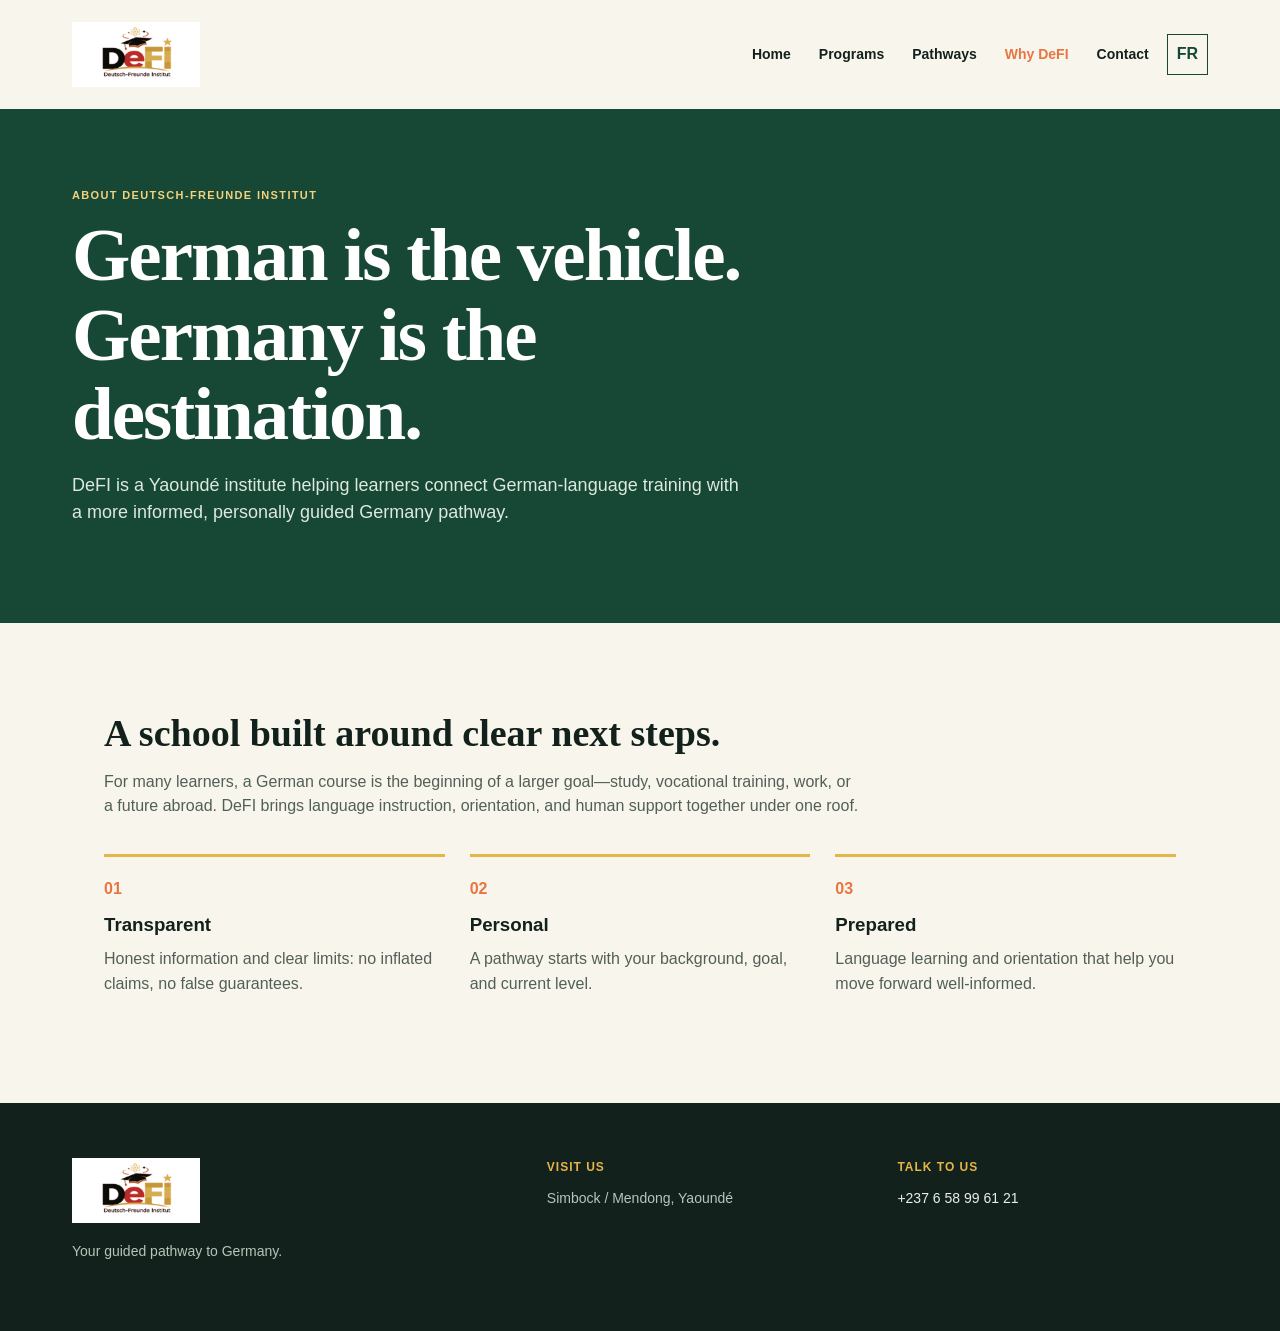
==== about.html @ b746d437 "Removed all the unwanted characters" ====
<!doctype html>
<html lang="en">
  <head>
    <meta charset="UTF-8" />
    <meta name="viewport" content="width=device-width, initial-scale=1.0" />
    <meta
      name="description"
      content="About Deutsch-Freunde Institut (DeFI), Yaoundé: German language training and transparent Germany pathway guidance."
    />
    <title>About DeFI | Deutsch-Freunde Institut</title>
    <link rel="stylesheet" href="styles.css" />
  </head>
  <body>
    <header class="site-header">
      <a class="brand brand-logo" href="index.html" aria-label="DeFI home"
        ><img src="Capture.PNG" alt="Deutsch-Freunde Institut logo"
      /></a>
      <div class="header-actions">
        <nav class="nav-links" aria-label="Primary navigation">
          <a href="index.html" data-en="Home" data-fr="Accueil">Home</a>
          <a href="programs.html" data-en="Programs" data-fr="Programmes"
            >Programs</a
          >
          <a href="pathways.html" data-en="Pathways" data-fr="Parcours"
            >Pathways</a
          >
          <a
            href="about.html"
            class="active"
            data-en="Why DeFI"
            data-fr="Pourquoi DeFI"
            >Why DeFI</a
          >
          <a href="contact.html" data-en="Contact" data-fr="Contact">Contact</a>
        </nav>
        <button
          class="language-toggle"
          type="button"
          aria-label="Switch language"
        >
          FR
        </button>
        <button
          class="menu-button"
          type="button"
          aria-label="Open navigation"
          aria-expanded="false"
        >
          ☰
        </button>
      </div>
    </header>

    <main>
      <section class="inner-hero">
        <div>
          <p class="eyebrow">About Deutsch-Freunde Institut</p>
          <h1>German is the vehicle. Germany is the destination.</h1>
          <p>
            DeFI is a Yaoundé institute helping learners connect German-language
            training with a more informed, personally guided Germany pathway.
          </p>
        </div>
      </section>
      <section class="content-page">
        <h2>A school built around clear next steps.</h2>
        <p>
          For many learners, a German course is the beginning of a larger
          goal—study, vocational training, work, or a future abroad. DeFI brings
          language instruction, orientation, and human support together under
          one roof.
        </p>
        <div class="steps">
          <div class="step">
            <h3>Transparent</h3>
            <p>
              Honest information and clear limits: no inflated claims, no false
              guarantees.
            </p>
          </div>
          <div class="step">
            <h3>Personal</h3>
            <p>
              A pathway starts with your background, goal, and current level.
            </p>
          </div>
          <div class="step">
            <h3>Prepared</h3>
            <p>
              Language learning and orientation that help you move forward
              well-informed.
            </p>
          </div>
        </div>
      </section>
    </main>

    <footer>
      <div class="footer-brand">
        <a class="brand brand-logo" href="index.html"
          ><img src="Capture.PNG" alt="DeFI logo"
        /></a>
        <p>Your guided pathway to Germany.</p>
      </div>
      <div>
        <h3>Visit us</h3>
        <p>Simbock / Mendong, Yaoundé</p>
      </div>
      <div>
        <h3>Talk to us</h3>
        <a href="tel:+237658996121">+237 6 58 99 61 21</a>
      </div>
    </footer>
    <script src="script.js"></script>
  </body>
</html>
---- styles.css ----
:root {
  --ink: #13211c;
  --forest: #174735;
  --mint: #dcebdc;
  --cream: #f8f5ed;
  --gold: #e4b548;
  --orange: #e97642;
  --line: #d3d9ce;
}
* {
  box-sizing: border-box;
}
html {
  scroll-behavior: smooth;
}
body {
  margin: 0;
  background: var(--cream);
  color: var(--ink);
  font:
    16px/1.55 "DM Sans",
    sans-serif;
}
h1,
h2,
h3,
p {
  margin-top: 0;
}
h1,
h2 {
  font-family: "Playfair Display", serif;
  line-height: 1.06;
}
a {
  color: inherit;
  text-decoration: none;
}
.site-header {
  display: flex;
  align-items: center;
  justify-content: space-between;
  max-width: 1200px;
  margin: auto;
  padding: 22px 32px;
}
.brand {
  display: grid;
  grid-template-columns: auto auto;
  align-items: baseline;
  font-size: 29px;
  line-height: 0.7;
  letter-spacing: -2px;
}
.brand span {
  color: var(--orange);
}
.brand b {
  color: var(--forest);
}
.brand small {
  grid-column: 1/-1;
  font: 600 8px/1.2 "DM Sans";
  letter-spacing: 1.25px;
  text-transform: uppercase;
  margin-top: 5px;
}
.header-actions {
  display: flex;
  align-items: center;
  gap: 18px;
}
.nav-links {
  display: flex;
  align-items: center;
  gap: 28px;
  font-size: 14px;
  font-weight: 600;
}
.nav-links a {
  transition: color 0.2s ease;
}
.nav-links a:hover,
.nav-links a.active,
.text-link:hover {
  color: var(--orange);
}
.language-toggle,
.menu-button {
  font: inherit;
  border: 1px solid var(--forest);
  background: transparent;
  color: var(--forest);
  cursor: pointer;
}
.language-toggle {
  padding: 7px 9px;
  font-weight: 700;
}
.menu-button {
  display: none;
  padding: 6px 9px;
}
.hero {
  min-height: 540px;
  max-width: 1200px;
  margin: auto;
  padding: 68px 32px 60px;
  display: grid;
  grid-template-columns: 1.3fr 0.7fr;
  gap: 85px;
  align-items: center;
}
.eyebrow {
  color: var(--forest);
  font-size: 11px;
  font-weight: 700;
  letter-spacing: 1.35px;
  text-transform: uppercase;
}
.hero h1 {
  font-size: clamp(46px, 6vw, 80px);
  max-width: 650px;
  letter-spacing: -2.5px;
}
.hero h1 em {
  color: var(--orange);
  font-style: normal;
}
.hero-text {
  font-size: 18px;
  max-width: 560px;
  color: #46524b;
}
.hero-actions {
  display: flex;
  align-items: center;
  gap: 25px;
  margin-top: 31px;
}
.button {
  display: inline-block;
  border: 0;
  padding: 14px 20px;
  font: 700 14px "DM Sans";
  cursor: pointer;
}
.button-primary {
  background: var(--forest);
  color: white;
}
.button-primary:hover {
  background: #4ed0a1;
}
.text-link {
  font-weight: 700;
  font-size: 14px;
}
.hero-card {
  background: var(--forest);
  color: #fff;
  padding: 34px;
  box-shadow: 14px 14px 0 var(--gold);
}
.hero-card .card-label {
  color: #f0cf79;
  font-size: 11px;
  text-transform: uppercase;
  letter-spacing: 1.2px;
  font-weight: 700;
}
.hero-card h2 {
  font-size: 31px;
  margin-bottom: 25px;
}
.hero-card ul {
  list-style: none;
  padding: 0;
  margin: 0 0 25px;
}
.hero-card li {
  padding: 10px 0;
  border-top: 1px solid #54735f;
  display: flex;
  gap: 14px;
}
.hero-card li span {
  color: #f0cf79;
  font-size: 12px;
}
.hero-card > p:last-child {
  color: #d9e4d9;
  font-size: 14px;
  margin: 0;
}
.trust-strip {
  background: var(--mint);
  display: grid;
  grid-template-columns: repeat(3, 1fr);
  padding: 26px max(32px, calc((100% - 1136px) / 2));
  gap: 30px;
}
.trust-strip div {
  display: flex;
  align-items: center;
  gap: 13px;
}
.trust-strip strong {
  font-size: 21px;
  color: var(--forest);
}
.trust-strip span {
  font-size: 13px;
  font-weight: 600;
}
.section {
  max-width: 1200px;
  padding: 100px 32px;
  margin: auto;
}
.section-heading {
  display: flex;
  justify-content: space-between;
  align-items: end;
  gap: 70px;
}
.section h2 {
  font-size: clamp(34px, 4vw, 52px);
  letter-spacing: -1.5px;
  max-width: 690px;
}
.pathway-grid {
  display: grid;
  grid-template-columns: repeat(3, 1fr);
  gap: 20px;
  margin-top: 42px;
}
.pathway-grid article {
  border: 1px solid var(--line);
  padding: 28px;
  min-height: 230px;
  background: #fffdf8;
}
.pathway-grid h3 {
  font-size: 20px;
  margin: 22px 0 8px;
}
.pathway-grid p {
  font-size: 14px;
  color: #5d675f;
}
.icon {
  width: 38px;
  height: 38px;
  display: grid;
  place-items: center;
  border-radius: 50%;
  background: var(--gold);
  font-weight: 700;
}
.services-section {
  display: grid;
  grid-template-columns: 0.85fr 1.15fr;
  gap: 85px;
  align-items: center;
  background: #fffdf8;
  max-width: none;
  padding-left: max(32px, calc((100% - 1136px) / 2));
  padding-right: max(32px, calc((100% - 1136px) / 2));
}
.services-art {
  min-height: 410px;
  background: var(--orange);
  display: grid;
  place-items: center;
  color: white;
  position: relative;
  overflow: hidden;
}
.services-art:before {
  content: "DEFI";
  position: absolute;
  font: bold 180px "Playfair Display";
  opacity: 0.11;
  transform: rotate(-90deg);
}
.services-art p {
  font: 600 42px/1 "Playfair Display";
  z-index: 1;
}
.services-art i {
  color: #ffe5ae;
}
.services-copy {
  max-width: 580px;
}
.service-list details {
  border-bottom: 1px solid var(--line);
  padding: 16px 0;
}
.service-list summary {
  font-weight: 700;
  cursor: pointer;
  list-style: none;
}
.service-list summary:after {
  content: "+";
  float: right;
  color: var(--orange);
  font-size: 20px;
}
.service-list details[open] summary:after {
  content: "-";
}
.service-list p {
  margin: 12px 32px 0 0;
  color: #59645c;
  font-size: 14px;
}
.assessment {
  background: var(--forest);
  color: white;
  padding: 75px max(32px, calc((100% - 1136px) / 2));
  display: grid;
  grid-template-columns: 1.2fr 0.8fr;
  gap: 90px;
  align-items: center;
}
.assessment .eyebrow {
  color: #f3d17d;
}
.assessment h2 {
  font-size: clamp(37px, 4vw, 54px);
  margin-bottom: 14px;
}
.assessment > div > p:last-child {
  max-width: 590px;
  color: #d7e5dc;
}
.assessment form {
  background: white;
  padding: 27px;
  color: var(--ink);
  display: grid;
  gap: 15px;
}
.assessment label span {
  font-size: 12px;
  font-weight: 700;
  display: block;
  margin-bottom: 4px;
}
.assessment input,
.assessment select {
  width: 100%;
  border: 1px solid #bbc5ba;
  padding: 11px;
  font: 14px "DM Sans";
  background: #fff;
}
.form-note {
  min-height: 19px;
  margin: 0;
  font-size: 13px;
  color: var(--forest);
  font-weight: 600;
}
.about {
  text-align: center;
  max-width: 850px;
}
.about h2 {
  margin: 0 auto 18px;
}
.about > p:last-child {
  color: #526057;
  max-width: 700px;
  margin: auto;
}
footer {
  background: #13211c;
  color: #e9eee8;
  padding: 55px max(32px, calc((100% - 1136px) / 2));
  display: grid;
  grid-template-columns: 1.4fr 1fr 1fr;
  gap: 40px;
  font-size: 14px;
}
footer .brand {
  margin-bottom: 18px;
}
footer .brand b {
  color: #e4b548;
}
footer .brand small {
  color: #b8c5bb;
}
footer h3 {
  color: #e4b548;
  font-size: 12px;
  text-transform: uppercase;
  letter-spacing: 1px;
  margin: 0 0 12px;
}
footer p {
  color: #b8c5bb;
}
footer a:not(.brand) {
  display: block;
  margin-bottom: 6px;
  color: #e9eee8;
}
footer a:not(.brand):hover {
  color: var(--gold);
}
@media (max-width: 720px) {
  .site-header {
    padding: 18px 20px;
  }
  .menu-button {
    display: block;
  }
  .nav-links {
    position: absolute;
    top: 70px;
    right: 20px;
    z-index: 4;
    background: var(--cream);
    border: 1px solid var(--line);
    padding: 18px;
    display: none;
    flex-direction: column;
    align-items: stretch;
    gap: 15px;
  }
  .nav-links.open {
    display: flex;
  }
  .hero {
    padding: 55px 20px;
    grid-template-columns: 1fr;
    gap: 44px;
  }
  .hero h1 {
    font-size: 54px;
  }
  .hero-card {
    box-shadow: 8px 8px 0 var(--gold);
  }
  .trust-strip {
    padding: 22px 20px;
    grid-template-columns: 1fr;
    gap: 16px;
  }
  .section {
    padding: 70px 20px;
  }
  .section-heading {
    display: block;
  }
  .pathway-grid,
  .services-section,
  .assessment,
  footer {
    grid-template-columns: 1fr;
  }
  .services-section {
    padding: 0 20px 70px;
    gap: 45px;
  }
  .services-art {
    min-height: 260px;
    margin: 0 -20px;
  }
  .assessment {
    padding: 60px 20px;
    gap: 30px;
  }
  footer {
    padding: 45px 20px;
    gap: 25px;
  }
  .hero-actions {
    align-items: flex-start;
    flex-direction: column;
    gap: 18px;
  }
}
.brand-logo {
  display: block;
}
.brand-logo img {
  display: block;
  width: 128px;
  height: auto;
}
.card-link,
.service-list a {
  font-size: 13px;
  font-weight: 700;
  color: var(--forest);
}
.card-link:hover,
.service-list a:hover {
  color: var(--orange);
}
.service-list a {
  display: inline-block;
  margin-top: 10px;
}
.map-section {
  max-width: 1200px;
  margin: auto;
  padding: 0 32px 100px;
  display: grid;
  grid-template-columns: 0.8fr 1.2fr;
  gap: 50px;
  align-items: center;
}
.map-section h2 {
  font-size: 40px;
}
.map-section iframe {
  border: 0;
  width: 100%;
  height: 340px;
  filter: saturate(0.8);
}
.inner-hero {
  background: var(--forest);
  color: #fff;
  padding: 78px 32px;
}
.inner-hero > div,
.content-page {
  max-width: 1136px;
  margin: auto;
}
.inner-hero .eyebrow {
  color: #f3d17d;
}
.inner-hero h1 {
  font-size: clamp(45px, 6vw, 75px);
  max-width: 800px;
  letter-spacing: -2px;
  margin-bottom: 18px;
}
.inner-hero p:last-child {
  max-width: 680px;
  color: #dce9de;
  font-size: 18px;
}
.content-page {
  padding: 90px 32px;
}
.content-page h2 {
  font-size: 38px;
  margin-bottom: 16px;
}
.content-page p {
  max-width: 760px;
  color: #516057;
}
.program-grid {
  display: grid;
  grid-template-columns: repeat(3, 1fr);
  gap: 20px;
  margin-top: 36px;
}
.program-card {
  background: #fffdf8;
  border: 1px solid var(--line);
  padding: 28px;
}
.program-card h2 {
  font: 600 27px/1.15 "Playfair Display";
  color: var(--ink);
}
.program-card p {
  font-size: 14px;
}
.program-card .button {
  margin-top: 14px;
}
.steps {
  counter-reset: step;
  display: grid;
  grid-template-columns: repeat(3, 1fr);
  gap: 25px;
  margin-top: 35px;
}
.step {
  border-top: 3px solid var(--gold);
  padding-top: 20px;
}
.step:before {
  counter-increment: step;
  content: "0" counter(step);
  font-weight: 700;
  color: var(--orange);
}
.step h3 {
  margin: 8px 0;
}
.contact-grid {
  display: grid;
  grid-template-columns: 1fr 1fr;
  gap: 40px;
  align-items: start;
}
.contact-grid iframe {
  border: 0;
  width: 100%;
  height: 390px;
}
.contact-list a {
  display: block;
  color: var(--forest);
  font-weight: 700;
  margin: 10px 0;
}
@media (max-width: 720px) {
  .map-section,
  .program-grid,
  .steps,
  .contact-grid {
    grid-template-columns: 1fr;
  }
  .map-section {
    padding: 0 20px 70px;
    gap: 25px;
  }
  .map-section h2 {
    font-size: 36px;
  }
  .inner-hero {
    padding: 65px 20px;
  }
  .content-page {
    padding: 65px 20px;
  }
}
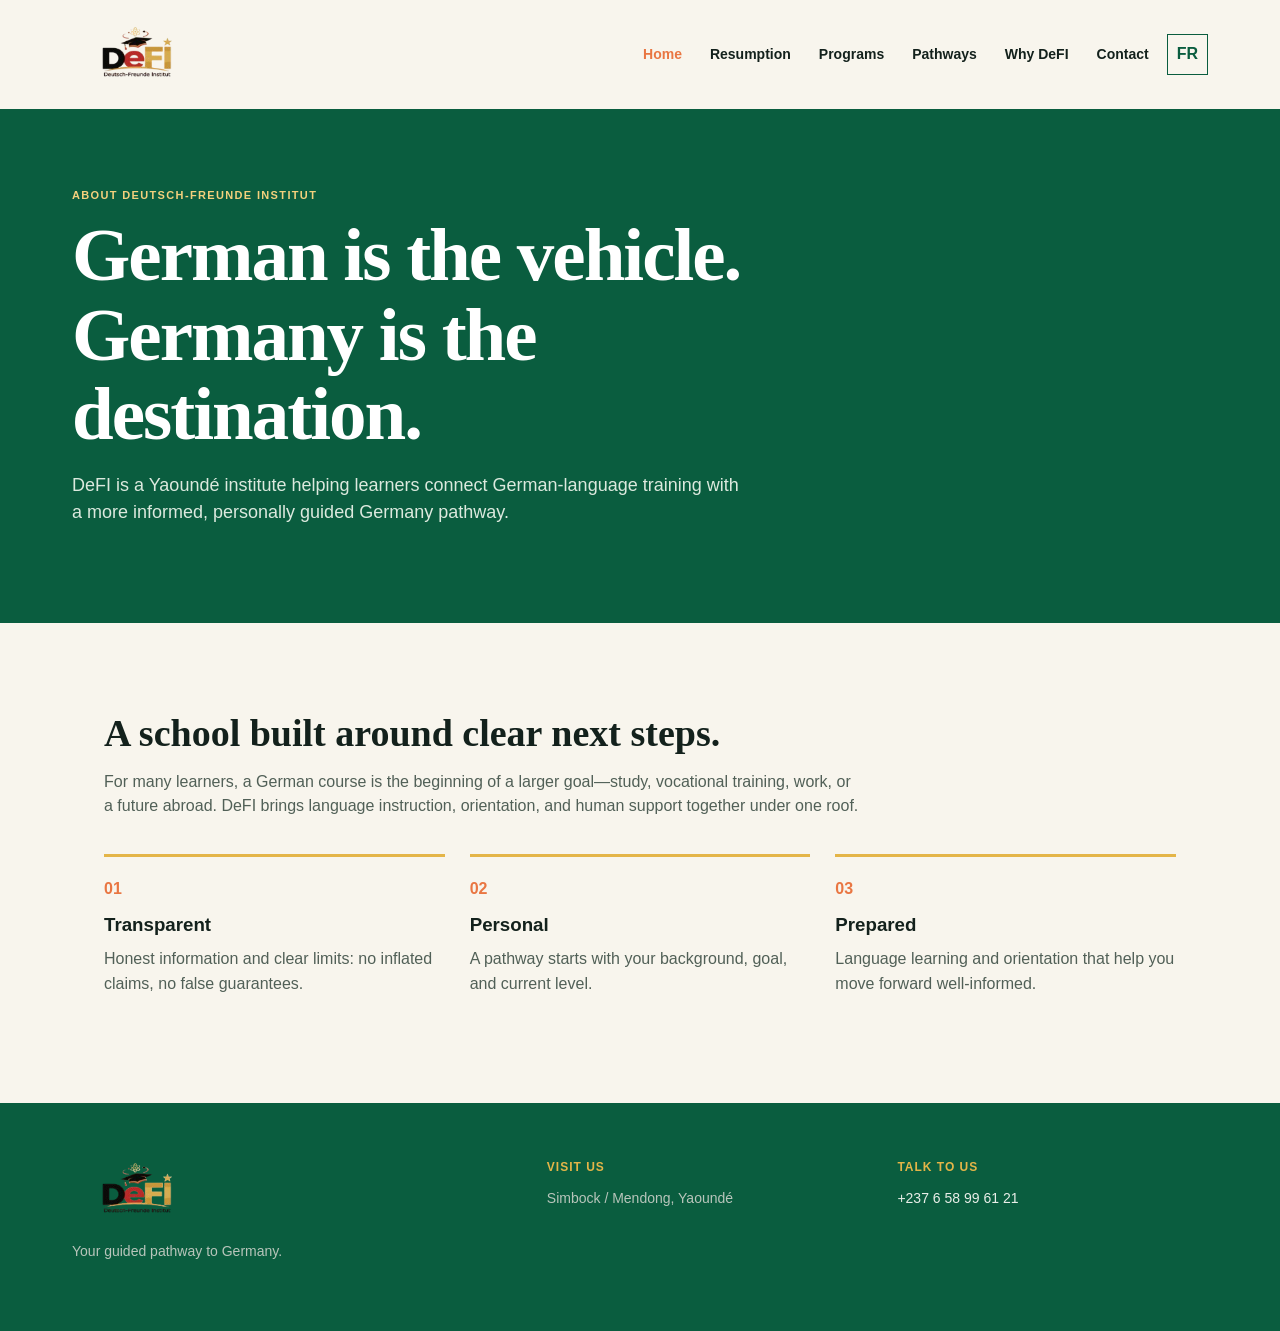
==== commit e6cc6d45: "Added the Resumption page" ====
--- a/about.html
+++ b/about.html
@@ -17,18 +17,19 @@
       /></a>
       <div class="header-actions">
         <nav class="nav-links" aria-label="Primary navigation">
-          <a href="index.html" data-en="Home" data-fr="Accueil">Home</a>
+          <a href="index.html" class="active" data-en="Home" data-fr="Accueil"
+            >Home</a
+          >
+          <a href="resumption.html" data-en="Resumption" data-fr="Rentrée"
+            >Resumption</a
+          >
           <a href="programs.html" data-en="Programs" data-fr="Programmes"
             >Programs</a
           >
           <a href="pathways.html" data-en="Pathways" data-fr="Parcours"
             >Pathways</a
           >
-          <a
-            href="about.html"
-            class="active"
-            data-en="Why DeFI"
-            data-fr="Pourquoi DeFI"
+          <a href="about.html" data-en="Why DeFI" data-fr="Pourquoi DeFI"
             >Why DeFI</a
           >
           <a href="contact.html" data-en="Contact" data-fr="Contact">Contact</a>
@@ -54,17 +55,39 @@
     <main>
       <section class="inner-hero">
         <div>
-          <p class="eyebrow">About Deutsch-Freunde Institut</p>
-          <h1>German is the vehicle. Germany is the destination.</h1>
-          <p>
+          <p
+            class="eyebrow"
+            data-en="About Deutsch-Freunde Institut"
+            data-fr="À propos de Deutsch-Freunde Institut"
+          >
+            About Deutsch-Freunde Institut
+          </p>
+          <h1
+            data-en="German is the vehicle. Germany is the destination."
+            data-fr="L'allemand est le moyen. L'Allemagne est la destination."
+          >
+            German is the vehicle. Germany is the destination.
+          </h1>
+          <p
+            data-en="DeFI is a Yaoundé institute helping learners connect German-language training with a more informed, personally guided Germany pathway."
+            data-fr="DeFI est un institut de Yaoundé qui aide les apprenants à associer la formation en langue allemande à un parcours vers l'Allemagne plus éclairé et guidé personnellement."
+          >
             DeFI is a Yaoundé institute helping learners connect German-language
             training with a more informed, personally guided Germany pathway.
           </p>
         </div>
       </section>
       <section class="content-page">
-        <h2>A school built around clear next steps.</h2>
-        <p>
+        <h2
+          data-en="A school built around clear next steps."
+          data-fr="Une école construite autour d'étapes claires et définies."
+        >
+          A school built around clear next steps.
+        </h2>
+        <p
+          data-en="For many learners, a German course is the beginning of a larger goal—study, vocational training, work, or a future abroad. DeFI brings language instruction, orientation, and human support together under one roof."
+          data-fr="Pour de nombreux apprenants, un cours d'allemand est le début d'un objectif plus large — les études, la formation professionnelle, le travail ou un avenir à l'étranger. DeFI réunit l'enseignement des langues, l'orientation et le soutien humain sous un même toit."
+        >
           For many learners, a German course is the beginning of a larger
           goal—study, vocational training, work, or a future abroad. DeFI brings
           language instruction, orientation, and human support together under
@@ -72,21 +95,30 @@
         </p>
         <div class="steps">
           <div class="step">
-            <h3>Transparent</h3>
-            <p>
+            <h3 data-en="Transparent" data-fr="Transparent">Transparent</h3>
+            <p
+              data-en="Honest information and clear limits: no inflated claims, no false guarantees."
+              data-fr="Information honnête et limites claires : pas de prétentions exagérées, pas de fausses promesses."
+            >
               Honest information and clear limits: no inflated claims, no false
               guarantees.
             </p>
           </div>
           <div class="step">
-            <h3>Personal</h3>
-            <p>
+            <h3 data-en="Personal" data-fr="Personnel">Personal</h3>
+            <p
+              data-en="A pathway starts with your background, goal, and current level."
+              data-fr="Un parcours commence par votre contexte, votre objectif et votre niveau actuel."
+            >
               A pathway starts with your background, goal, and current level.
             </p>
           </div>
           <div class="step">
-            <h3>Prepared</h3>
-            <p>
+            <h3 data-en="Prepared" data-fr="Préparé">Prepared</h3>
+            <p
+              data-en="Language learning and orientation that help you move forward well-informed."
+              data-fr="L'apprentissage des langues et l'orientation qui vous aident à avancer en toute connaissance de cause."
+            >
               Language learning and orientation that help you move forward
               well-informed.
             </p>
@@ -100,14 +132,24 @@
         <a class="brand brand-logo" href="index.html"
           ><img src="Capture.PNG" alt="DeFI logo"
         /></a>
-        <p>Your guided pathway to Germany.</p>
+        <p
+          data-en="Your guided pathway to Germany."
+          data-fr="Votre parcours accompagné vers l'Allemagne."
+        >
+          Your guided pathway to Germany.
+        </p>
       </div>
       <div>
-        <h3>Visit us</h3>
-        <p>Simbock / Mendong, Yaoundé</p>
+        <h3 data-en="Visit us" data-fr="Nous trouver">Visit us</h3>
+        <p
+          data-en="Simbock / Mendong, Yaoundé"
+          data-fr="Simbock / Mendong, Yaoundé"
+        >
+          Simbock / Mendong, Yaoundé
+        </p>
       </div>
       <div>
-        <h3>Talk to us</h3>
+        <h3 data-en="Talk to us" data-fr="Nous contacter">Talk to us</h3>
         <a href="tel:+237658996121">+237 6 58 99 61 21</a>
       </div>
     </footer>
--- a/styles.css
+++ b/styles.css
@@ -1,6 +1,6 @@
 :root {
   --ink: #13211c;
-  --forest: #174735;
+  --forest: #0a5d3f;
   --mint: #dcebdc;
   --cream: #f8f5ed;
   --gold: #e4b548;
@@ -378,7 +378,7 @@
   margin: auto;
 }
 footer {
-  background: #13211c;
+  background: #0a5d3f;
   color: #e9eee8;
   padding: 55px max(32px, calc((100% - 1136px) / 2));
   display: grid;
@@ -582,6 +582,54 @@
 .program-card .button {
   margin-top: 14px;
 }
+.intake-section > p:not(.eyebrow) {
+  max-width: 650px;
+}
+.intake-grid {
+  display: grid;
+  grid-template-columns: repeat(2, 1fr);
+  gap: 20px;
+  margin-top: 36px;
+}
+.intake-card {
+  background: #fffdf8;
+  border: 1px solid var(--line);
+  padding: 28px;
+  min-height: 230px;
+}
+.intake-card.featured {
+  border-top: 4px solid var(--orange);
+}
+.intake-date {
+  color: var(--forest);
+  font: 700 24px/1.2 "Playfair Display", serif;
+}
+.intake-time {
+  margin-top: 8px;
+  color: #59645c;
+  font-size: 14px;
+  font-weight: 700;
+}
+.intake-status {
+  display: inline-block;
+  margin: 18px 0 12px;
+  color: var(--orange);
+  font-size: 11px;
+  font-weight: 700;
+  letter-spacing: 1px;
+  text-transform: uppercase;
+}
+.intake-card h3 {
+  margin: 0 0 8px;
+  font-size: 20px;
+}
+.intake-card p {
+  color: #5d675f;
+  font-size: 14px;
+}
+.intake-card .button {
+  margin-top: 8px;
+}
 .steps {
   counter-reset: step;
   display: grid;
@@ -623,7 +671,8 @@
   .map-section,
   .program-grid,
   .steps,
-  .contact-grid {
+  .contact-grid,
+  .intake-grid {
     grid-template-columns: 1fr;
   }
   .map-section {
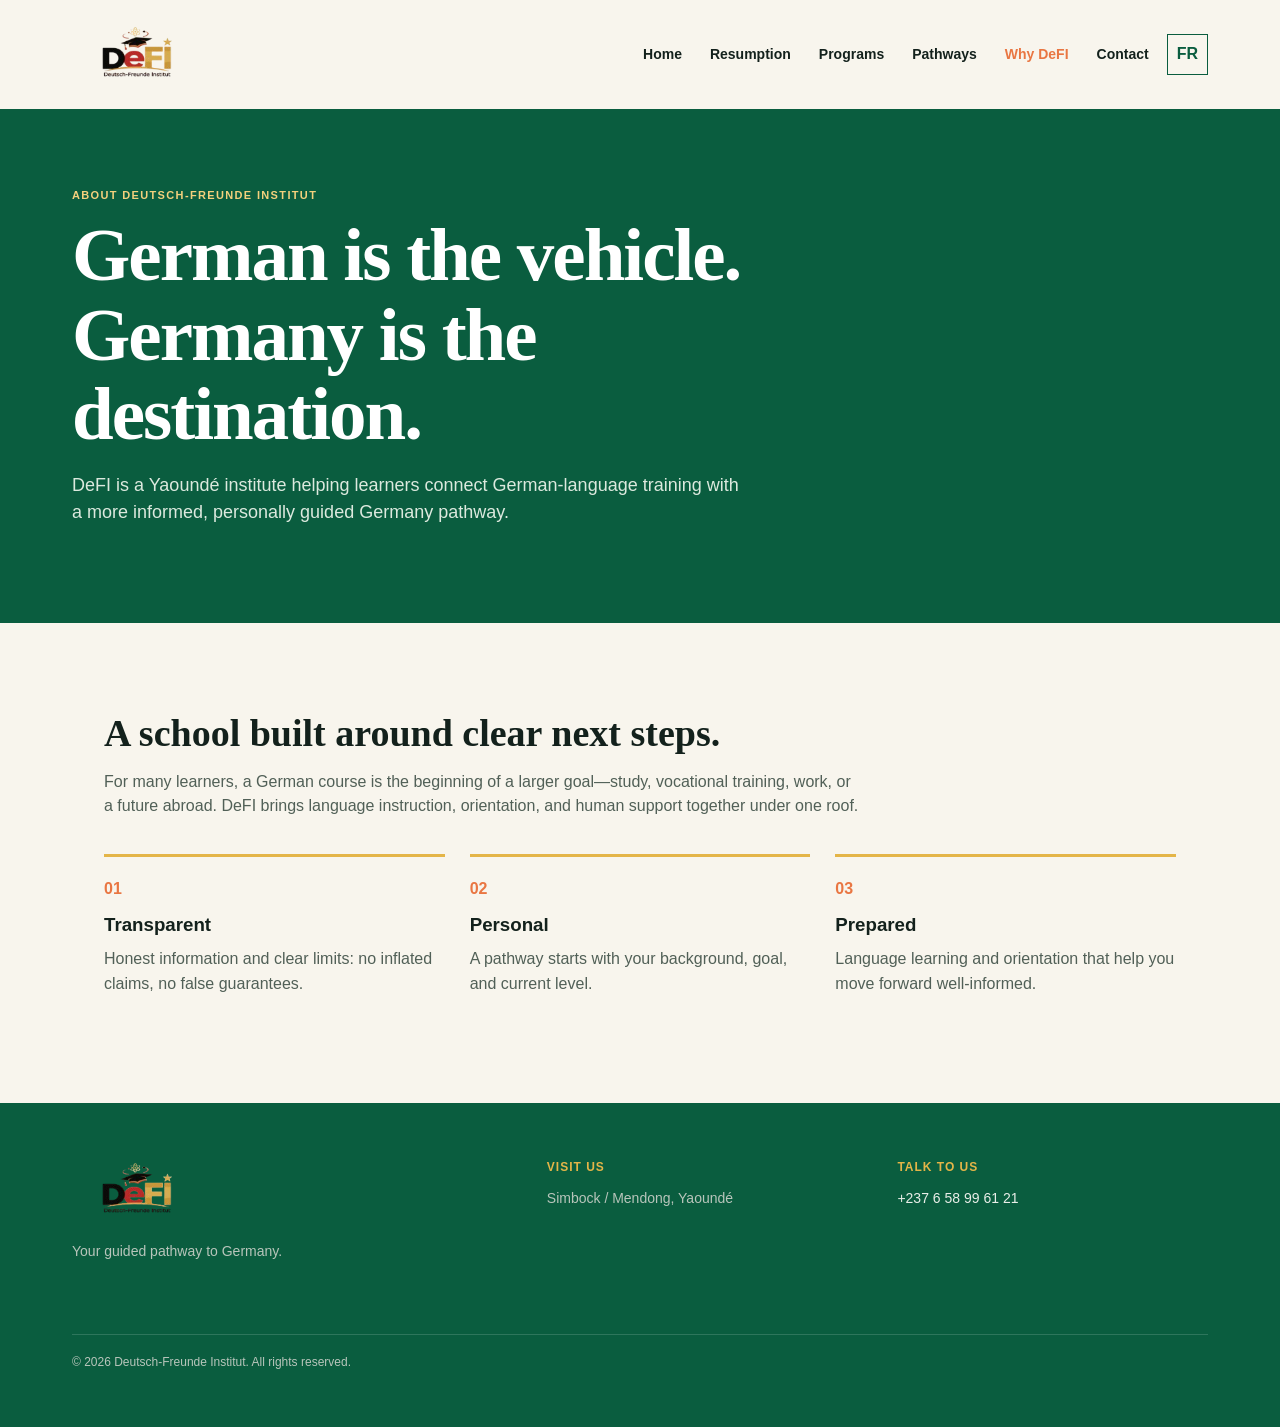
==== commit 1b113c6d: "Added a copyright to the footer, fixed the highlight" ====
--- a/about.html
+++ b/about.html
@@ -17,9 +17,7 @@
       /></a>
       <div class="header-actions">
         <nav class="nav-links" aria-label="Primary navigation">
-          <a href="index.html" class="active" data-en="Home" data-fr="Accueil"
-            >Home</a
-          >
+          <a href="index.html" data-en="Home" data-fr="Accueil">Home</a>
           <a href="resumption.html" data-en="Resumption" data-fr="Rentrée"
             >Resumption</a
           >
@@ -29,7 +27,11 @@
           <a href="pathways.html" data-en="Pathways" data-fr="Parcours"
             >Pathways</a
           >
-          <a href="about.html" data-en="Why DeFI" data-fr="Pourquoi DeFI"
+          <a
+            href="about.html"
+            class="active"
+            data-en="Why DeFI"
+            data-fr="Pourquoi DeFI"
             >Why DeFI</a
           >
           <a href="contact.html" data-en="Contact" data-fr="Contact">Contact</a>
@@ -152,6 +154,9 @@
         <h3 data-en="Talk to us" data-fr="Nous contacter">Talk to us</h3>
         <a href="tel:+237658996121">+237 6 58 99 61 21</a>
       </div>
+      <p class="copyright">
+        © 2026 Deutsch-Freunde Institut. All rights reserved.
+      </p>
     </footer>
     <script src="script.js"></script>
   </body>
--- a/styles.css
+++ b/styles.css
@@ -404,6 +404,14 @@
 }
 footer p {
   color: #b8c5bb;
+}
+.copyright {
+  grid-column: 1 / -1;
+  margin: 18px 0 0;
+  padding-top: 18px;
+  border-top: 1px solid #2e765c;
+  color: #b8c5bb;
+  font-size: 12px;
 }
 footer a:not(.brand) {
   display: block;
@@ -602,7 +610,9 @@
 }
 .intake-date {
   color: var(--forest);
-  font: 700 24px/1.2 "Playfair Display", serif;
+  font:
+    700 24px/1.2 "Playfair Display",
+    serif;
 }
 .intake-time {
   margin-top: 8px;
@@ -666,6 +676,13 @@
   color: var(--forest);
   font-weight: 700;
   margin: 10px 0;
+}
+.contact-list a.button-primary {
+  display: inline-block;
+  color: #fff;
+}
+.contact-list a.button-primary:hover {
+  color: var(--ink);
 }
 @media (max-width: 720px) {
   .map-section,
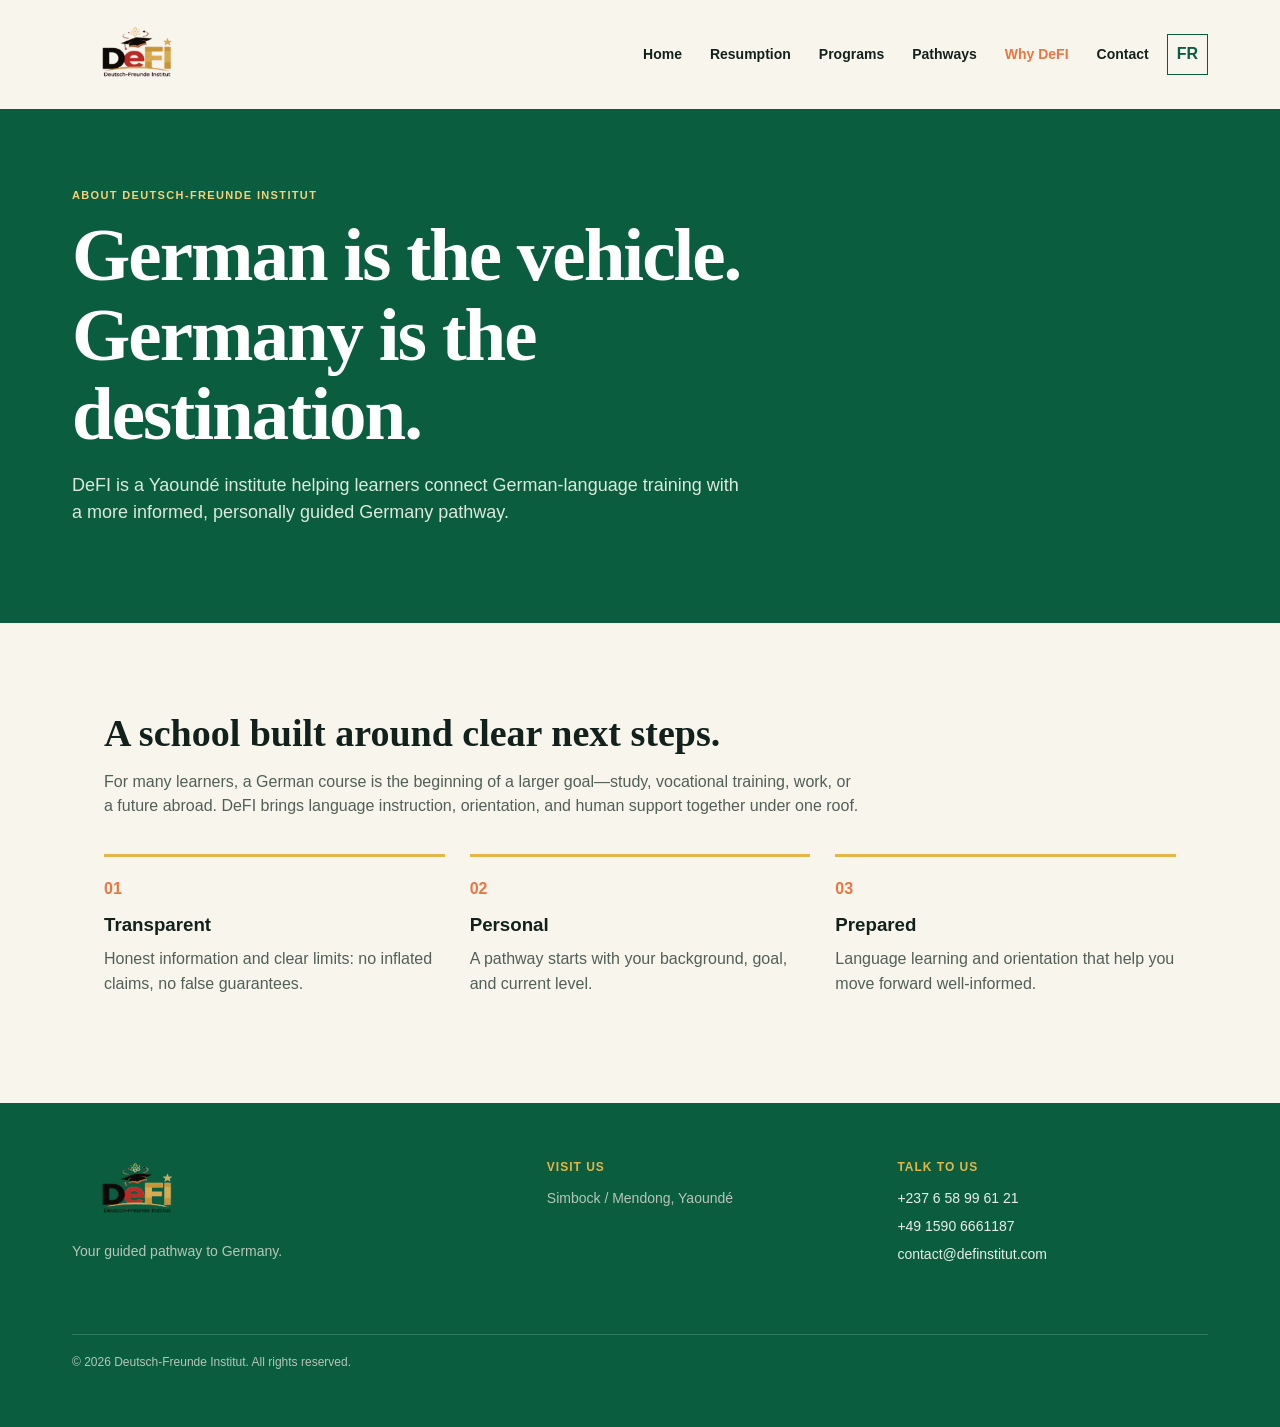
==== commit d071ed1c: "Fixed the footer" ====
--- a/about.html
+++ b/about.html
@@ -153,6 +153,8 @@
       <div>
         <h3 data-en="Talk to us" data-fr="Nous contacter">Talk to us</h3>
         <a href="tel:+237658996121">+237 6 58 99 61 21</a>
+        <a href="tel:+4915906661187">+49 1590 6661187</a
+        ><a href="mailto:contact@definstitut.com">contact@definstitut.com</a>
       </div>
       <p class="copyright">
         © 2026 Deutsch-Freunde Institut. All rights reserved.
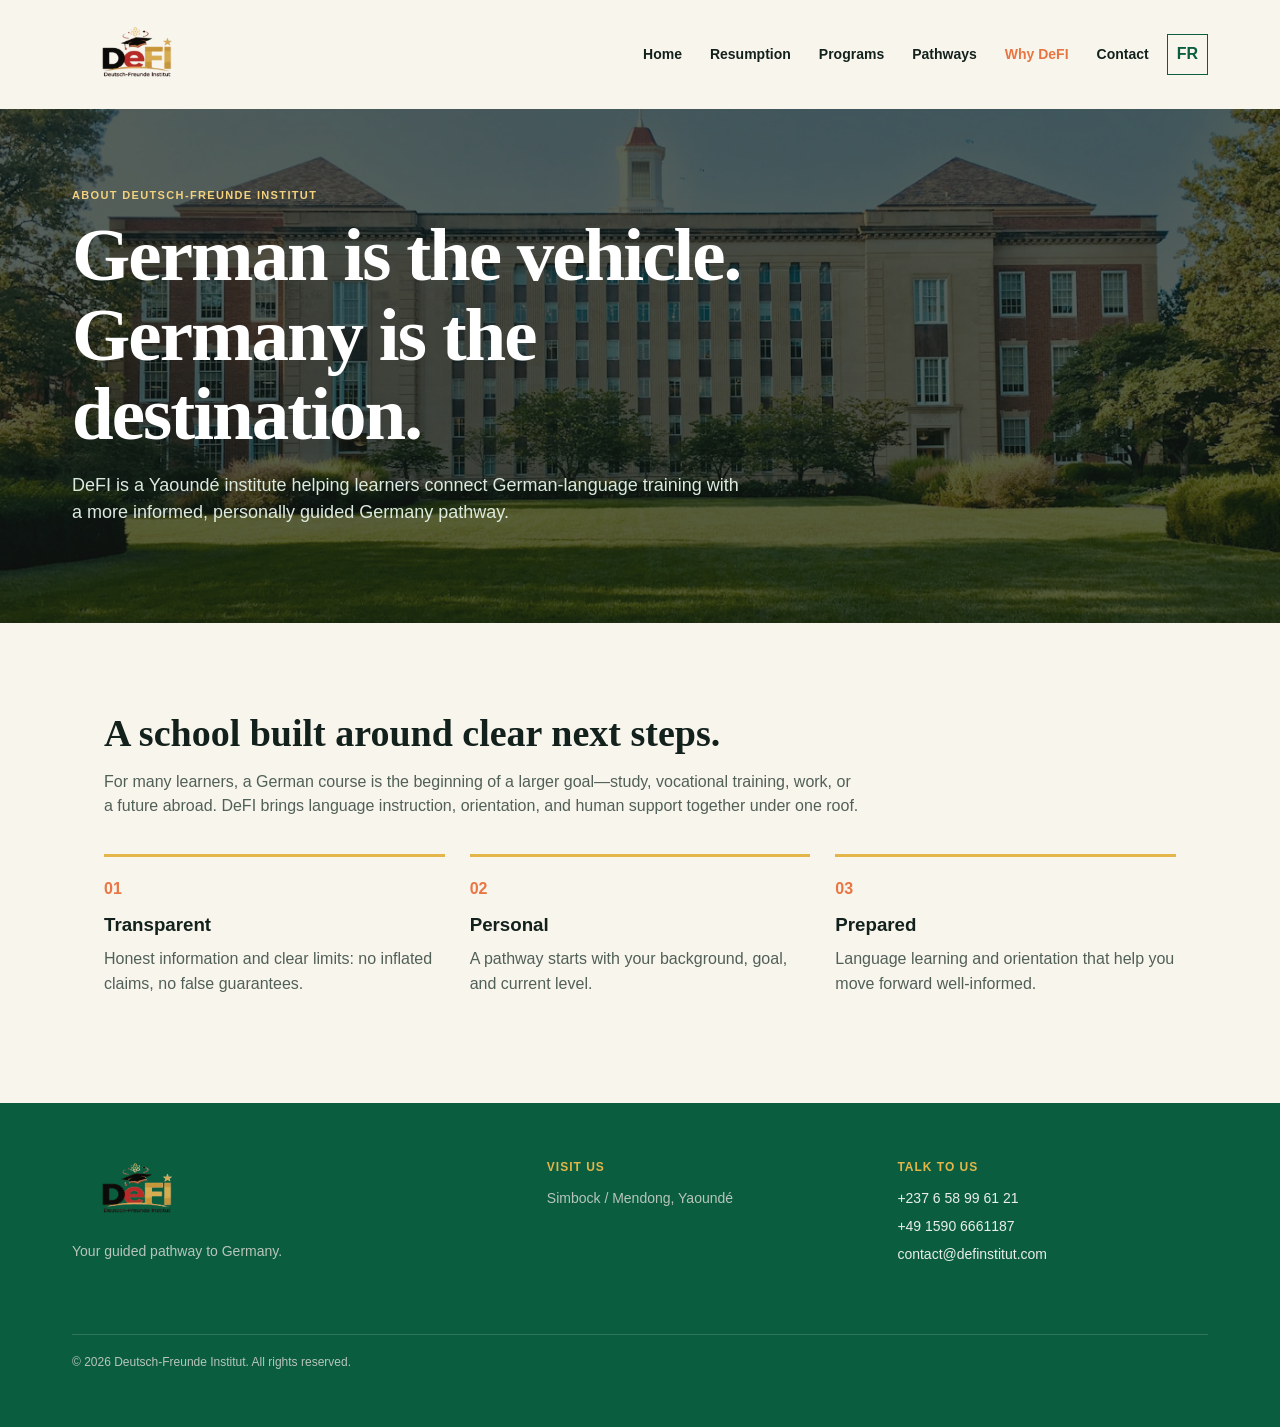
==== commit 14431d38: "Added carousel and background images" ====
--- a/about.html
+++ b/about.html
@@ -8,12 +8,15 @@
       content="About Deutsch-Freunde Institut (DeFI), Yaoundé: German language training and transparent Germany pathway guidance."
     />
     <title>About DeFI | Deutsch-Freunde Institut</title>
+    <link rel="icon" type="image/png" href="assets/images/Capture.png" />
     <link rel="stylesheet" href="styles.css" />
   </head>
   <body>
     <header class="site-header">
       <a class="brand brand-logo" href="index.html" aria-label="DeFI home"
-        ><img src="Capture.PNG" alt="Deutsch-Freunde Institut logo"
+        ><img
+          src="assets/images/Capture.png"
+          alt="Deutsch-Freunde Institut logo"
       /></a>
       <div class="header-actions">
         <nav class="nav-links" aria-label="Primary navigation">
@@ -55,7 +58,7 @@
     </header>
 
     <main>
-      <section class="inner-hero">
+      <section class="inner-hero hero-about">
         <div>
           <p
             class="eyebrow"
@@ -132,7 +135,7 @@
     <footer>
       <div class="footer-brand">
         <a class="brand brand-logo" href="index.html"
-          ><img src="Capture.PNG" alt="DeFI logo"
+          ><img src="assets/images/Capture.png" alt="DeFI logo"
         /></a>
         <p
           data-en="Your guided pathway to Germany."
--- a/styles.css
+++ b/styles.css
@@ -37,12 +37,16 @@
   text-decoration: none;
 }
 .site-header {
+  position: sticky;
+  top: 0;
+  z-index: 10;
   display: flex;
   align-items: center;
   justify-content: space-between;
   max-width: 1200px;
   margin: auto;
   padding: 22px 32px;
+  background: var(--cream);
 }
 .brand {
   display: grid;
@@ -102,6 +106,8 @@
   padding: 6px 9px;
 }
 .hero {
+  position: relative;
+  overflow: hidden;
   min-height: 540px;
   max-width: 1200px;
   margin: auto;
@@ -110,6 +116,27 @@
   grid-template-columns: 1.3fr 0.7fr;
   gap: 85px;
   align-items: center;
+  background: url("assets/images/germany-hero.jpg") center / cover;
+  color: #fff;
+}
+.hero::before {
+  content: "";
+  position: absolute;
+  inset: 0;
+  background: rgba(10, 25, 20, 0.7);
+}
+.hero > * {
+  position: relative;
+  z-index: 1;
+}
+.hero .eyebrow {
+  color: #f3d17d;
+}
+.hero-text {
+  color: #d2f4da;
+}
+.hero .text-link {
+  color: #fff;
 }
 .eyebrow {
   color: var(--forest);
@@ -130,7 +157,8 @@
 .hero-text {
   font-size: 18px;
   max-width: 560px;
-  color: #46524b;
+  color: #e6eee8;
+  text-shadow: 0 1px 2px rgba(0, 0, 0, 0.35);
 }
 .hero-actions {
   display: flex;
@@ -212,6 +240,120 @@
 .trust-strip span {
   font-size: 13px;
   font-weight: 600;
+}
+.pathway-carousel-section {
+  max-width: 1200px;
+  margin: auto;
+  padding: 85px 32px 20px;
+}
+.carousel-heading {
+  display: flex;
+  justify-content: space-between;
+  align-items: end;
+  gap: 70px;
+}
+.carousel-heading h2 {
+  max-width: 690px;
+  margin-bottom: 0;
+  font-size: clamp(34px, 4vw, 52px);
+}
+.pathway-carousel {
+  position: relative;
+  overflow: hidden;
+  margin-top: 42px;
+  background: var(--forest);
+}
+.carousel-track {
+  display: grid;
+}
+.carousel-slide {
+  grid-area: 1 / 1;
+  display: grid;
+  grid-template-columns: 1fr 1fr;
+  min-height: 390px;
+  opacity: 0;
+  pointer-events: none;
+  transition: opacity 0.35s ease;
+}
+.carousel-slide.is-active {
+  opacity: 1;
+  pointer-events: auto;
+}
+.carousel-slide img {
+  width: 100%;
+  height: 390px;
+  object-fit: cover;
+}
+.carousel-slide-content {
+  padding: 48px 46px 70px;
+  color: #fff;
+}
+.carousel-slide-content .eyebrow {
+  color: #f3d17d;
+}
+.carousel-slide-content h3 {
+  max-width: 390px;
+  margin: 12px 0 16px;
+  font:
+    600 clamp(28px, 3vw, 42px)/1.08 "Playfair Display",
+    serif;
+}
+.carousel-slide-content > p:not(.eyebrow) {
+  max-width: 420px;
+  color: #d7e5dc;
+}
+.carousel-slide-content .button {
+  margin-top: 10px;
+  background: var(--gold);
+  color: var(--ink);
+}
+.carousel-slide-content .button:hover {
+  background: #f0cf79;
+}
+.carousel-control {
+  position: absolute;
+  top: 50%;
+  z-index: 2;
+  width: 42px;
+  height: 42px;
+  border: 1px solid rgba(255, 255, 255, 0.7);
+  background: rgba(10, 93, 63, 0.85);
+  color: #fff;
+  font:
+    32px/1 "DM Sans",
+    sans-serif;
+  cursor: pointer;
+  transform: translateY(-50%);
+}
+.carousel-control:hover {
+  background: var(--orange);
+}
+.carousel-control-prev {
+  left: 16px;
+}
+.carousel-control-next {
+  right: 16px;
+}
+.carousel-dots {
+  position: absolute;
+  right: 46px;
+  bottom: 22px;
+  z-index: 2;
+  display: flex;
+  gap: 8px;
+}
+.carousel-dot {
+  width: 10px;
+  height: 10px;
+  padding: 0;
+  border: 1px solid #fff;
+  border-radius: 50%;
+  background: transparent;
+  cursor: pointer;
+}
+.carousel-dot.is-active {
+  background: var(--gold);
+  border-color: var(--gold);
 }
 .section {
   max-width: 1200px;
@@ -376,6 +518,47 @@
   color: #526057;
   max-width: 700px;
   margin: auto;
+}
+.testimonials {
+  max-width: 1200px;
+  padding-top: 25px;
+}
+.testimonial-grid {
+  display: grid;
+  grid-template-columns: repeat(4, 1fr);
+  gap: 20px;
+  margin-top: 42px;
+}
+.testimonial-card {
+  background: #fffdf8;
+  border: 1px solid var(--line);
+  padding: 26px 22px;
+}
+.testimonial-card img {
+  display: block;
+  width: 96px;
+  height: 96px;
+  object-fit: cover;
+  border: 4px solid var(--mint);
+  border-radius: 50%;
+  margin: 0 auto 18px;
+}
+.testimonial-card h3 {
+  margin-bottom: 4px;
+  font-size: 19px;
+}
+.testimonial-pathway {
+  margin-bottom: 16px;
+  color: var(--orange) !important;
+  font-size: 11px !important;
+  font-weight: 700;
+  letter-spacing: 1px;
+  text-transform: uppercase;
+}
+.testimonial-card > p:last-child {
+  margin-bottom: 0;
+  color: #5d675f;
+  font-size: 14px;
 }
 footer {
   background: #0a5d3f;
@@ -469,6 +652,7 @@
   .pathway-grid,
   .services-section,
   .assessment,
+  .testimonial-grid,
   footer {
     grid-template-columns: 1fr;
   }
@@ -479,6 +663,29 @@
   .services-art {
     min-height: 260px;
     margin: 0 -20px;
+  }
+  .pathway-carousel-section {
+    padding: 70px 20px 20px;
+  }
+  .carousel-heading {
+    display: block;
+  }
+  .carousel-heading h2 {
+    margin-top: 18px;
+  }
+  .carousel-slide {
+    grid-template-columns: 1fr;
+  }
+  .carousel-slide img {
+    min-height: 220px;
+    max-height: 260px;
+  }
+  .carousel-slide-content {
+    min-height: 330px;
+    padding: 32px 26px 68px;
+  }
+  .carousel-dots {
+    right: 26px;
   }
   .assessment {
     padding: 60px 20px;
@@ -535,9 +742,48 @@
   filter: saturate(0.8);
 }
 .inner-hero {
+  position: relative;
+  overflow: hidden;
   background: var(--forest);
   color: #fff;
   padding: 78px 32px;
+  background-position: center;
+  background-repeat: no-repeat;
+  background-size: cover;
+}
+.inner-hero::before {
+  content: "";
+  position: absolute;
+  inset: 0;
+  background: rgba(10, 25, 20, 0.68);
+}
+.inner-hero > div {
+  position: relative;
+  z-index: 1;
+}
+.hero-about {
+  background-image: url("assets/images/study-in-germany.jpg");
+}
+.hero-ausbildung,
+.hero-work {
+  background-image: url("assets/images/ausbildung.jpg");
+}
+.hero-contact,
+.hero-visa {
+  background-image: url("assets/images/germany-hero.jpg");
+}
+.hero-exam {
+  background-image: url("assets/images/german-exam-preparation.jpg");
+}
+.hero-pathways,
+.hero-resumption {
+  background-image: url("assets/images/germany-journey.jpg");
+}
+.hero-programs {
+  background-image: url("assets/images/german-learning.jpg");
+}
+.hero-study {
+  background-image: url("assets/images/study-in-germany.jpg");
 }
 .inner-hero > div,
 .content-page {
@@ -692,6 +938,9 @@
   .intake-grid {
     grid-template-columns: 1fr;
   }
+  .testimonial-grid {
+    grid-template-columns: repeat(2, 1fr);
+  }
   .map-section {
     padding: 0 20px 70px;
     gap: 25px;
